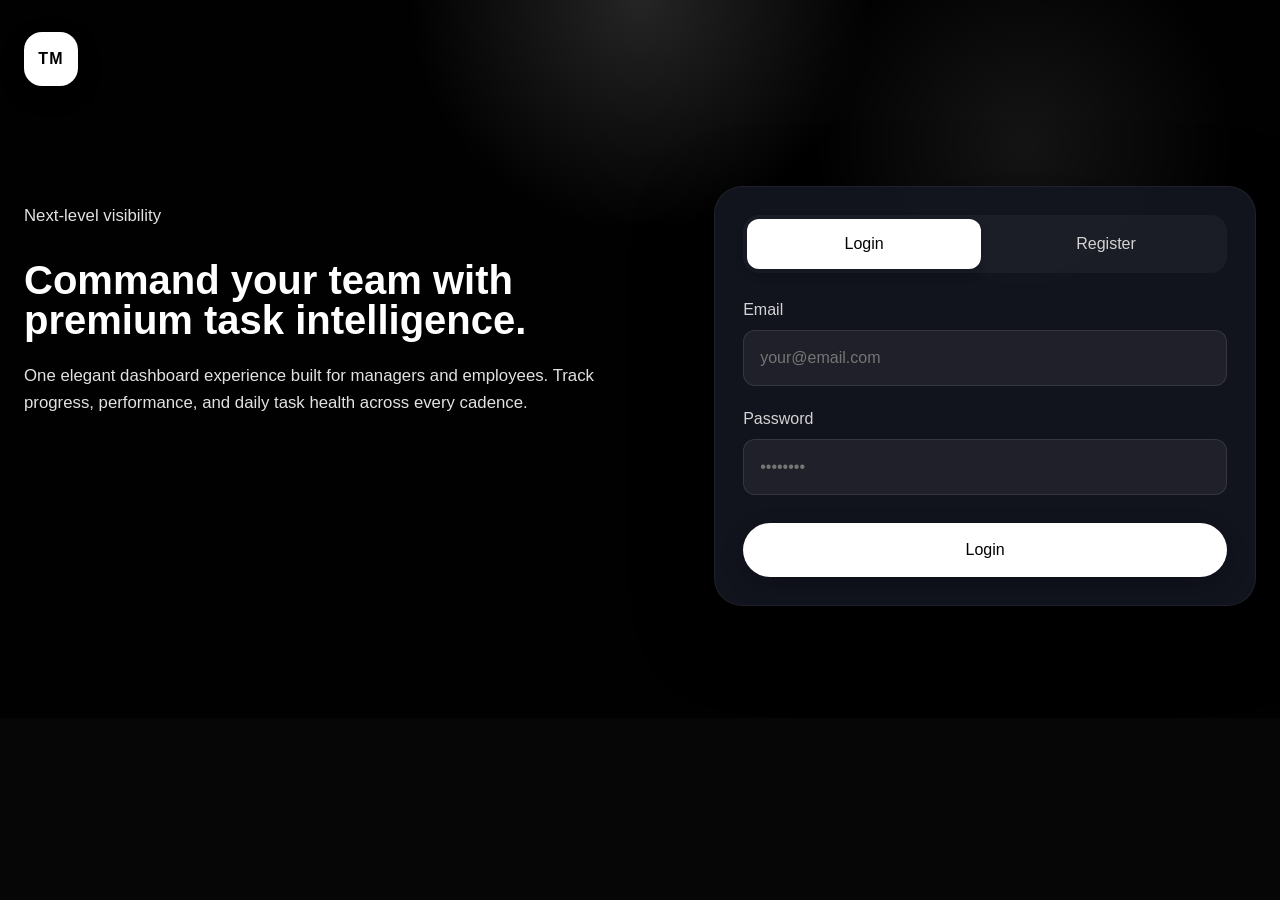
==== index.html @ d80051b6 "initail commit" ====
<!DOCTYPE html>
<html lang="en">
<head>
  <meta charset="UTF-8" />
  <meta name="viewport" content="width=device-width, initial-scale=1.0" />
  <title>TaskMatrix | Premium Task Management</title>
  <link rel="stylesheet" href="index.css" />
</head>
<body>
  <div class="app-shell">
    <header class="navbar">
      <div class="brand">
        <span class="brand-mark">TM</span>
      </div>
      <nav class="nav-links">
      </nav>
    </header>

    <main class="hero-section">
      <div class="hero-copy">
        <p class="eyebrow">Next-level visibility</p>
        <h2>Command your team with premium task intelligence.</h2>
        <p>One elegant dashboard experience built for managers and employees. Track progress, performance, and daily task health across every cadence.</p>
      </div>

      <div class="hero-panel">
        <div class="panel-card login-card">
          <div class="auth-tabs">
            <button class="tab-button active" id="login-tab">Login</button>
            <button class="tab-button" id="register-tab">Register</button>
          </div>
          <div class="auth-container" id="auth-container">
            <form class="auth-form login-form" id="login-form">
              <div class="input-group">
                <label for="login-email">Email</label>
                <input id="login-email" type="email" placeholder="your@email.com" />
              </div>
              <div class="input-group">
                <label for="login-password">Password</label>
                <input id="login-password" type="password" placeholder="••••••••" />
              </div>
              <button type="submit" class="button button-primary">Login</button>
            </form>
            <form class="auth-form register-form" id="register-form">
              <div class="input-group">
                <label for="register-name">Full Name</label>
                <input id="register-name" type="text" placeholder="John Doe" />
              </div>
              <div class="input-group">
                <label for="register-email">Email</label>
                <input id="register-email" type="email" placeholder="your@email.com" />
              </div>
              <div class="input-group">
                <label for="register-password">Password</label>
                <input id="register-password" type="password" placeholder="••••••••" />
              </div>
              <button type="submit" class="button button-primary">Register</button>
            </form>
          </div>
        </div>
      </div>
    </main>








  </div>
  <script>
    // Wait for DOM to be fully loaded
    document.addEventListener('DOMContentLoaded', function() {
      const loginForm = document.getElementById('login-form');
      const registerForm = document.getElementById('register-form');
      const loginTab = document.getElementById('login-tab');
      const registerTab = document.getElementById('register-tab');

      // Set login form as active on load
      if (loginForm) {
        loginForm.classList.add('active');
      }

      loginTab.addEventListener('click', function() {
        this.classList.add('active');
        registerTab.classList.remove('active');
        loginForm.classList.add('active');
        registerForm.classList.remove('active');
      });

      registerTab.addEventListener('click', function() {
        this.classList.add('active');
        loginTab.classList.remove('active');
        registerForm.classList.add('active');
        loginForm.classList.remove('active');
      });
    });
  </script>
</body>
</html>
---- index.css ----
:root {
  color-scheme: dark;
  font-family: 'Inter', 'Segoe UI', sans-serif;
  background: #060606;
  color: #f6f7fb;
  font-size: 16px;
  line-height: 1.6;
}

* {
  box-sizing: border-box;
}

html, body {
  margin: 0;
  min-height: 100%;
  scroll-behavior: smooth;
}

body {
  background: radial-gradient(circle at top, rgba(255, 255, 255, 0.14), transparent 24%),
              radial-gradient(circle at 80% 20%, rgba(255, 255, 255, 0.08), transparent 18%),
              #010101;
  animation: backgroundShift 15s ease-in-out infinite alternate;
}

@keyframes backgroundShift {
  0% {
    background: radial-gradient(circle at top, rgba(255, 255, 255, 0.14), transparent 24%),
                radial-gradient(circle at 80% 20%, rgba(255, 255, 255, 0.08), transparent 18%),
                #010101;
  }
  100% {
    background: radial-gradient(circle at top, rgba(255, 255, 255, 0.12), transparent 28%),
                radial-gradient(circle at 80% 20%, rgba(255, 255, 255, 0.06), transparent 22%),
                #010101;
  }
}

a {
  color: inherit;
  text-decoration: none;
}

button,
input,
label {
  font: inherit;
}

.app-shell {
  position: relative;
  max-width: 1320px;
  margin: 0 auto;
  padding: 32px 24px 64px;
}

.navbar {
  display: flex;
  align-items: center;
  justify-content: space-between;
  gap: 24px;
  margin-bottom: 40px;
}

.brand {
  display: flex;
  align-items: center;
  gap: 16px;
}

.brand-mark {
  display: inline-flex;
  align-items: center;
  justify-content: center;
  width: 54px;
  height: 54px;
  border-radius: 18px;
  background: #ffffff;
  color: #000;
  font-weight: 800;
  letter-spacing: 0.08em;
  transition: all 0.3s cubic-bezier(0.34, 1.56, 0.64, 1);
  box-shadow: 0 8px 24px rgba(0, 0, 0, 0.18);
}

.brand-mark:hover {
  transform: scale(1.1) translateY(-2px);
  box-shadow: 0 16px 40px rgba(0, 0, 0, 0.18);
}

.brand h1 {
  margin: 0;
  font-size: 1.4rem;
}

.brand p {
  margin: 4px 0 0;
  color: #d3d3d3;
  font-size: 0.95rem;
}

.nav-links {
  display: flex;
  gap: 28px;
  align-items: center;
  margin-left: auto;
}

.nav-links a {
  color: #e1e1e1;
  font-weight: 500;
  transition: color 0.3s ease;
  position: relative;
}

.nav-links a::after {
  content: '';
  position: absolute;
  bottom: -4px;
  left: 0;
  width: 0;
  height: 2px;
  background: #ffffff;
  transition: width 0.3s ease;
}

.nav-links a:hover {
  color: #ffffff;
}

.nav-links a:hover::after {
  width: 100%;
}

.nav-action,
.button {
  display: inline-flex;
  align-items: center;
  justify-content: center;
  border: none;
  border-radius: 999px;
  padding: 14px 24px;
  cursor: pointer;
  transition: all 0.3s cubic-bezier(0.34, 1.56, 0.64, 1);
  position: relative;
  overflow: hidden;
}

.button::before {
  content: '';
  position: absolute;
  top: 0;
  left: -100%;
  width: 100%;
  height: 100%;
  background: linear-gradient(90deg, transparent, rgba(255,255,255,0.08), transparent);
  transition: left 0.5s ease;
}

.button:hover::before {
  left: 100%;
}

.nav-action,
.button-secondary {
  background: rgba(255, 255, 255, 0.08);
  color: #e3e6f0;
  border: 1px solid rgba(255, 255, 255, 0.1);
  transition: all 0.3s ease;
}

.button-secondary:hover {
  background: rgba(255, 255, 255, 0.12);
  border-color: rgba(255, 255, 255, 0.2);
}

.button-primary {
  background: #ffffff;
  color: #000;
  box-shadow: 0 8px 24px rgba(0, 0, 0, 0.18);
}

.button-primary:hover {
  box-shadow: 0 12px 36px rgba(0, 0, 0, 0.22);
}

.button:hover,
.nav-action:hover,
.role-button:hover {
  transform: translateY(-2px);
}

.hero-section {
  display: grid;
  grid-template-columns: 1.1fr 0.9fr;
  gap: 28px;
  align-items: flex-start;
  margin-top: 100px;
  margin-bottom: 48px;
}

.hero-copy {
  max-width: 620px;
}

.hero-copy h2 {
  font-size: clamp(2.5rem, 3vw, 3.6rem);
  margin: 0 0 22px;
  line-height: 1.02;
  color: #ffffff;
}

.hero-copy p {
  max-width: 620px;
  color: #e2e2e2;
  margin-bottom: 30px;
  font-size: 1.05rem;
}

.hero-actions {
  display: flex;
  flex-wrap: wrap;
  gap: 14px;
  margin-bottom: 32px;
}



.hero-panel {
  display: grid;
  gap: 20px;
}

.panel-card {
  background: rgba(20, 22, 33, 0.88);
  border: 1px solid rgba(255, 255, 255, 0.06);
  border-radius: 28px;
  padding: 28px;
  backdrop-filter: blur(16px);
  box-shadow: 0 24px 80px rgba(0, 0, 0, 0.35);
  transition: all 0.4s cubic-bezier(0.34, 1.56, 0.64, 1);
  animation: slideUp 0.6s ease-out backwards;
}

@keyframes slideUp {
  from {
    opacity: 0;
    transform: translateY(30px);
  }
  to {
    opacity: 1;
    transform: translateY(0);
  }
}

.panel-card:hover {
  transform: translateY(-8px);
  border-color: rgba(255, 255, 255, 0.12);
  box-shadow: 0 32px 100px rgba(255, 255, 255, 0.12);
}

.login-card {
  display: grid;
  gap: 24px;
}

.auth-tabs {
  display: flex;
  gap: 8px;
  background: rgba(255, 255, 255, 0.04);
  border-radius: 16px;
  padding: 4px;
}

.tab-button {
  flex: 1;
  background: transparent;
  border: none;
  border-radius: 12px;
  padding: 12px 16px;
  color: #d3d3d3;
  font-weight: 500;
  cursor: pointer;
  transition: all 0.3s ease;
}

.tab-button.active {
  background: #ffffff;
  color: #000;
  box-shadow: 0 4px 12px rgba(0, 0, 0, 0.18);
}

.auth-container {
  position: relative;
  width: 100%;
  height: auto;
}

.auth-form {
  display: none;
  gap: 20px;
  transition: opacity 0.4s ease;
}

.auth-form.active {
  display: grid;
}


.input-group {
  display: grid;
  gap: 8px;
}

.input-group label {
  font-weight: 500;
  color: #d3d3d3;
}

.input-group input {
  background: rgba(255, 255, 255, 0.06);
  border: 1px solid rgba(255, 255, 255, 0.1);
  border-radius: 12px;
  padding: 14px 16px;
  color: #f6f7fb;
  transition: all 0.3s ease;
}

.input-group input:focus {
  outline: none;
  border-color: #ffffff;
  background: rgba(255, 255, 255, 0.14);
  box-shadow: 0 0 0 3px rgba(255, 255, 255, 0.12);
}

.auth-form button {
  width: 100%;
  margin-top: 8px;
}









@media (max-width: 1100px) {
  .hero-section,
  .hero-panel {
    grid-template-columns: 1fr;
  }

  .hero-section {
    grid-template-columns: 1fr;
  }

  .navbar {
    flex-direction: column;
    align-items: flex-start;
  }

  .nav-links {
    flex-wrap: wrap;
    gap: 16px;
  }
}

@media (max-width: 820px) {
  .app-shell {
    padding: 24px 18px 48px;
  }

  .hero-copy h2 {
    font-size: clamp(2rem, 6vw, 2.8rem);
  }

  .hero-panel {
    gap: 18px;
  }
}

@media (max-width: 640px) {
  .panel-card {
    padding: 24px;
  }

  .nav-links {
    flex-direction: column;
    width: 100%;
  }

  .hero-actions {
    flex-direction: column;
  }
}
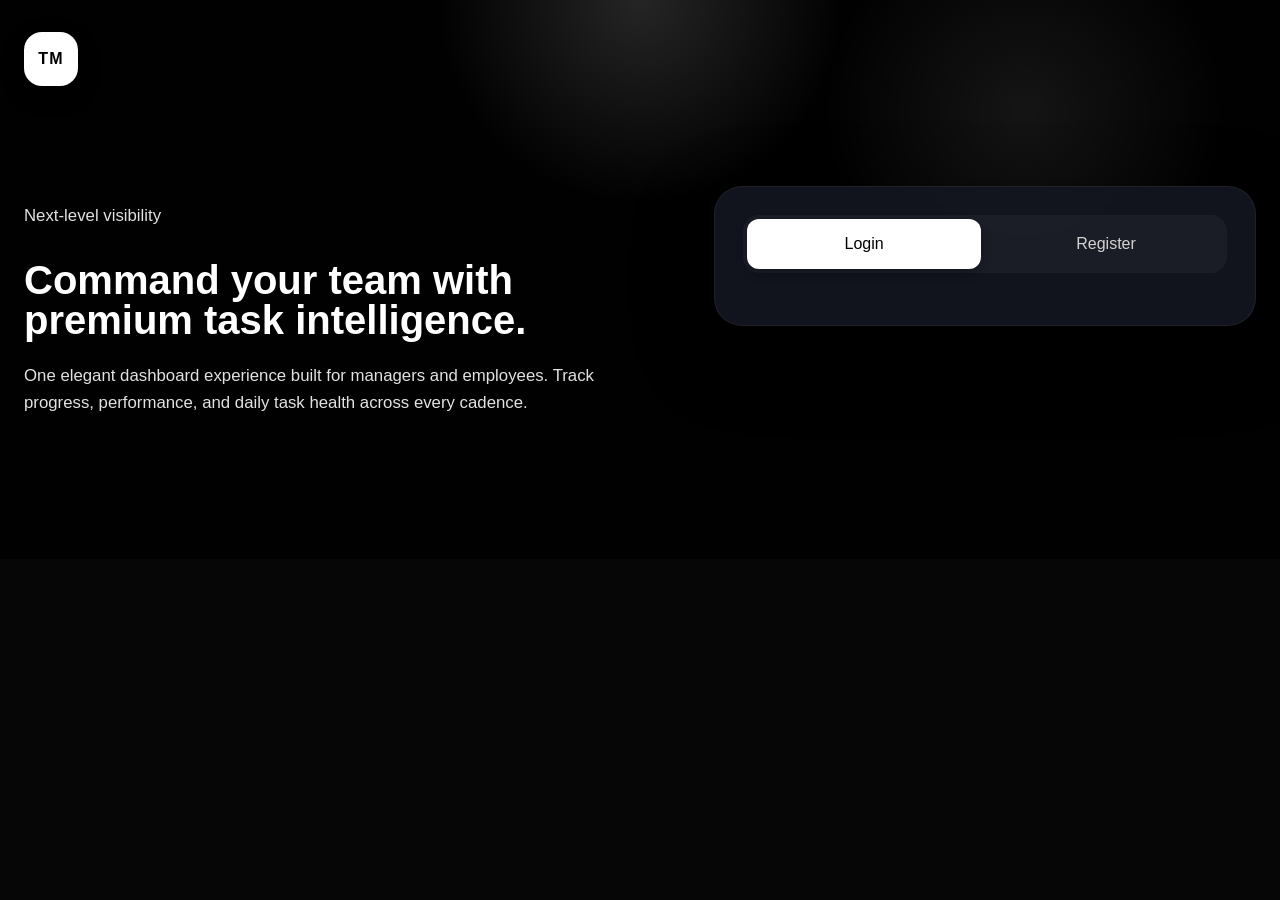
==== commit fa3db935: "Initial commit" ====
--- a/index.html
+++ b/index.html
@@ -69,33 +69,5 @@
 
 
   </div>
-  <script>
-    // Wait for DOM to be fully loaded
-    document.addEventListener('DOMContentLoaded', function() {
-      const loginForm = document.getElementById('login-form');
-      const registerForm = document.getElementById('register-form');
-      const loginTab = document.getElementById('login-tab');
-      const registerTab = document.getElementById('register-tab');
-
-      // Set login form as active on load
-      if (loginForm) {
-        loginForm.classList.add('active');
-      }
-
-      loginTab.addEventListener('click', function() {
-        this.classList.add('active');
-        registerTab.classList.remove('active');
-        loginForm.classList.add('active');
-        registerForm.classList.remove('active');
-      });
-
-      registerTab.addEventListener('click', function() {
-        this.classList.add('active');
-        loginTab.classList.remove('active');
-        registerForm.classList.add('active');
-        loginForm.classList.remove('active');
-      });
-    });
-  </script>
 </body>
 </html>
